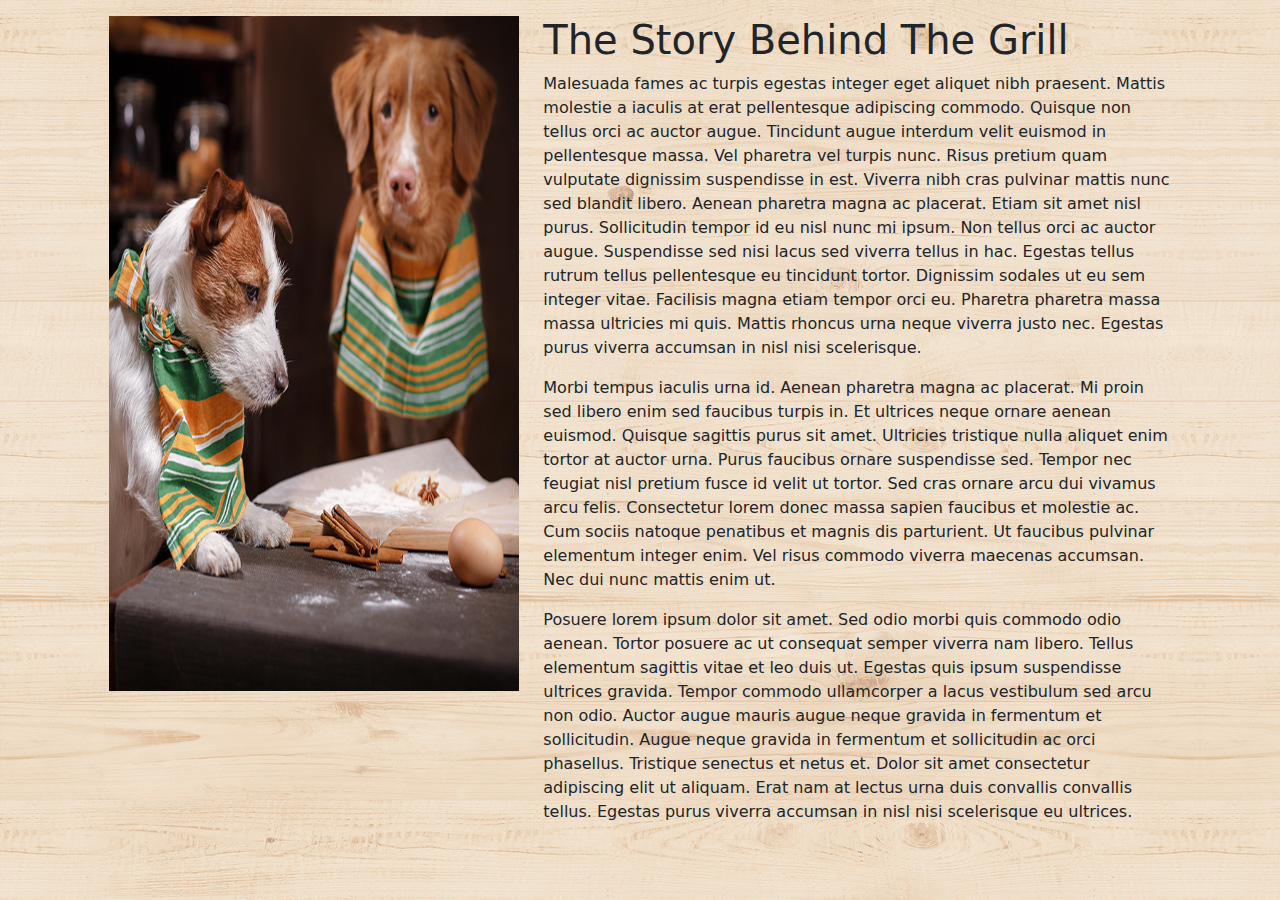
==== pageAB/About.html @ 4fe1e7a5 "temp-temp" ====
<!DOCTYPE html>
<html lang="en">
<head>
    <meta charset="UTF-8">
    <meta name="viewport" content="width=device-width, initial-scale=1.0">
    <title>Document</title>
    <link rel="stylesheet" href="../styles/style.css">
    <link rel="stylesheet" href="./AD.css">
    <link href="https://cdn.jsdelivr.net/npm/bootstrap@5.3.3/dist/css/bootstrap.min.css" rel="stylesheet" integrity="sha384-QWTKZyjpPEjISv5WaRU9OFeRpok6YctnYmDr5pNlyT2bRjXh0JMhjY6hW+ALEwIH" crossorigin="anonymous">
</head>
<body>
    
    <div class="containter">
        <div class="row">
            <p class="col-1"></p>
            <img src="/assets/AboutMain.jpg" alt="2 dogs with Cinnamon sticks" class="im1ctr col-4">
            <div class="col-6">
                <h1>The Story Behind The Grill</h1>
                <p>Malesuada fames ac turpis egestas integer eget aliquet nibh praesent. Mattis molestie a iaculis at erat pellentesque adipiscing commodo. Quisque non tellus orci ac auctor augue. Tincidunt augue interdum velit euismod in pellentesque massa. Vel pharetra vel turpis nunc. Risus pretium quam vulputate dignissim suspendisse in est. Viverra nibh cras pulvinar mattis nunc sed blandit libero. Aenean pharetra magna ac placerat. Etiam sit amet nisl purus. Sollicitudin tempor id eu nisl nunc mi ipsum. Non tellus orci ac auctor augue. Suspendisse sed nisi lacus sed viverra tellus in hac. Egestas tellus rutrum tellus pellentesque eu tincidunt tortor. Dignissim sodales ut eu sem integer vitae. Facilisis magna etiam tempor orci eu. Pharetra pharetra massa massa ultricies mi quis. Mattis rhoncus urna neque viverra justo nec. Egestas purus viverra accumsan in nisl nisi scelerisque.</p>
                <p>Morbi tempus iaculis urna id. Aenean pharetra magna ac placerat. Mi proin sed libero enim sed faucibus turpis in. Et ultrices neque ornare aenean euismod. Quisque sagittis purus sit amet. Ultricies tristique nulla aliquet enim tortor at auctor urna. Purus faucibus ornare suspendisse sed. Tempor nec feugiat nisl pretium fusce id velit ut tortor. Sed cras ornare arcu dui vivamus arcu felis. Consectetur lorem donec massa sapien faucibus et molestie ac. Cum sociis natoque penatibus et magnis dis parturient. Ut faucibus pulvinar elementum integer enim. Vel risus commodo viverra maecenas accumsan. Nec dui nunc mattis enim ut.</p>
                <p>Posuere lorem ipsum dolor sit amet. Sed odio morbi quis commodo odio aenean. Tortor posuere ac ut consequat semper viverra nam libero. Tellus elementum sagittis vitae et leo duis ut. Egestas quis ipsum suspendisse ultrices gravida. Tempor commodo ullamcorper a lacus vestibulum sed arcu non odio. Auctor augue mauris augue neque gravida in fermentum et sollicitudin. Augue neque gravida in fermentum et sollicitudin ac orci phasellus. Tristique senectus et netus et. Dolor sit amet consectetur adipiscing elit ut aliquam. Erat nam at lectus urna duis convallis convallis tellus. Egestas purus viverra accumsan in nisl nisi scelerisque eu ultrices.</p>                
            </div>
            <p class="col-1"></p>
        </div>    
    <div>

        
    <script src="https://cdn.jsdelivr.net/npm/bootstrap@5.3.3/dist/js/bootstrap.bundle.min.js" integrity="sha384-YvpcrYf0tY3lHB60NNkmXc5s9fDVZLESaAA55NDzOxhy9GkcIdslK1eN7N6jIeHz" crossorigin="anonymous"></script>
</body>
</html>
---- styles/style.css ----
:root{
    --maroon: #5F002B;
    --lightmaroon: #980051;
    --beige: #F2E9D9;
    --white:#FFFFFF;
}

h1{

   
}

@font-face {
    font-family: 'Montauk-Bold';
    src: url('../fonts/Montauk-Bold.otf') ;
    font-weight: normal; 
    font-style: normal; 
  }

  @font-face {
    font-family: 'Montauk-Regular';
    src: url('../fonts/Montauk-Regular.otf') ;
   
  }
  @font-face {
    font-family: 'Montauk-Italic';
    src: url('../fonts/Montauk-Italic.otf') ;
   
  }
  @font-face {
    font-family: 'Montauk-Light';
    src: url('../fonts/Montauk-Light.otf') ;
   
  }
  @font-face {
    font-family: 'FugazOne-Regular';
    src: url('../fonts/FugazOne-Regular.ttf') ;
   
  }
body{
    background-image: url('../assets/bgtexture.jpg');
    background-repeat: repeat;
    padding: 1rem 0rem 1rem;
  
}

/*General formating start*/
 .section-margins{
    margin: 2rem 6rem  2rem 9rem;
 }
 .page-header{
    background-color: white;
    padding:0.5rem  0rem 0.5rem;
    font-size: 50px;
    color: var(--maroon);
    font-family: 'FugazOne-Regular';
 }
/*General Formating end*/
/*navbar start*/

.logo--header-img{
 margin-left:9rem;
}

.nav-link-parent{
    margin-right:6rem;
   
    font-weight: bold;
    font-style: italic;
   
  
}

.nav-link{
    color: var(--maroon);
    font-family: 'FugazOne-Regular';
    margin-left: 2rem;
}

/*navbar end*/



/*footer start*/

footer{
    margin-left:9rem;
    margin-right:6rem;
    color: var(--maroon);
    font-family: 'Montauk-Regular', sans-serif;

    
}

/*footer end*/
---- pageAB/AD.css ----
.im1ctr{
    height:675px ;
    width: 675px;
}
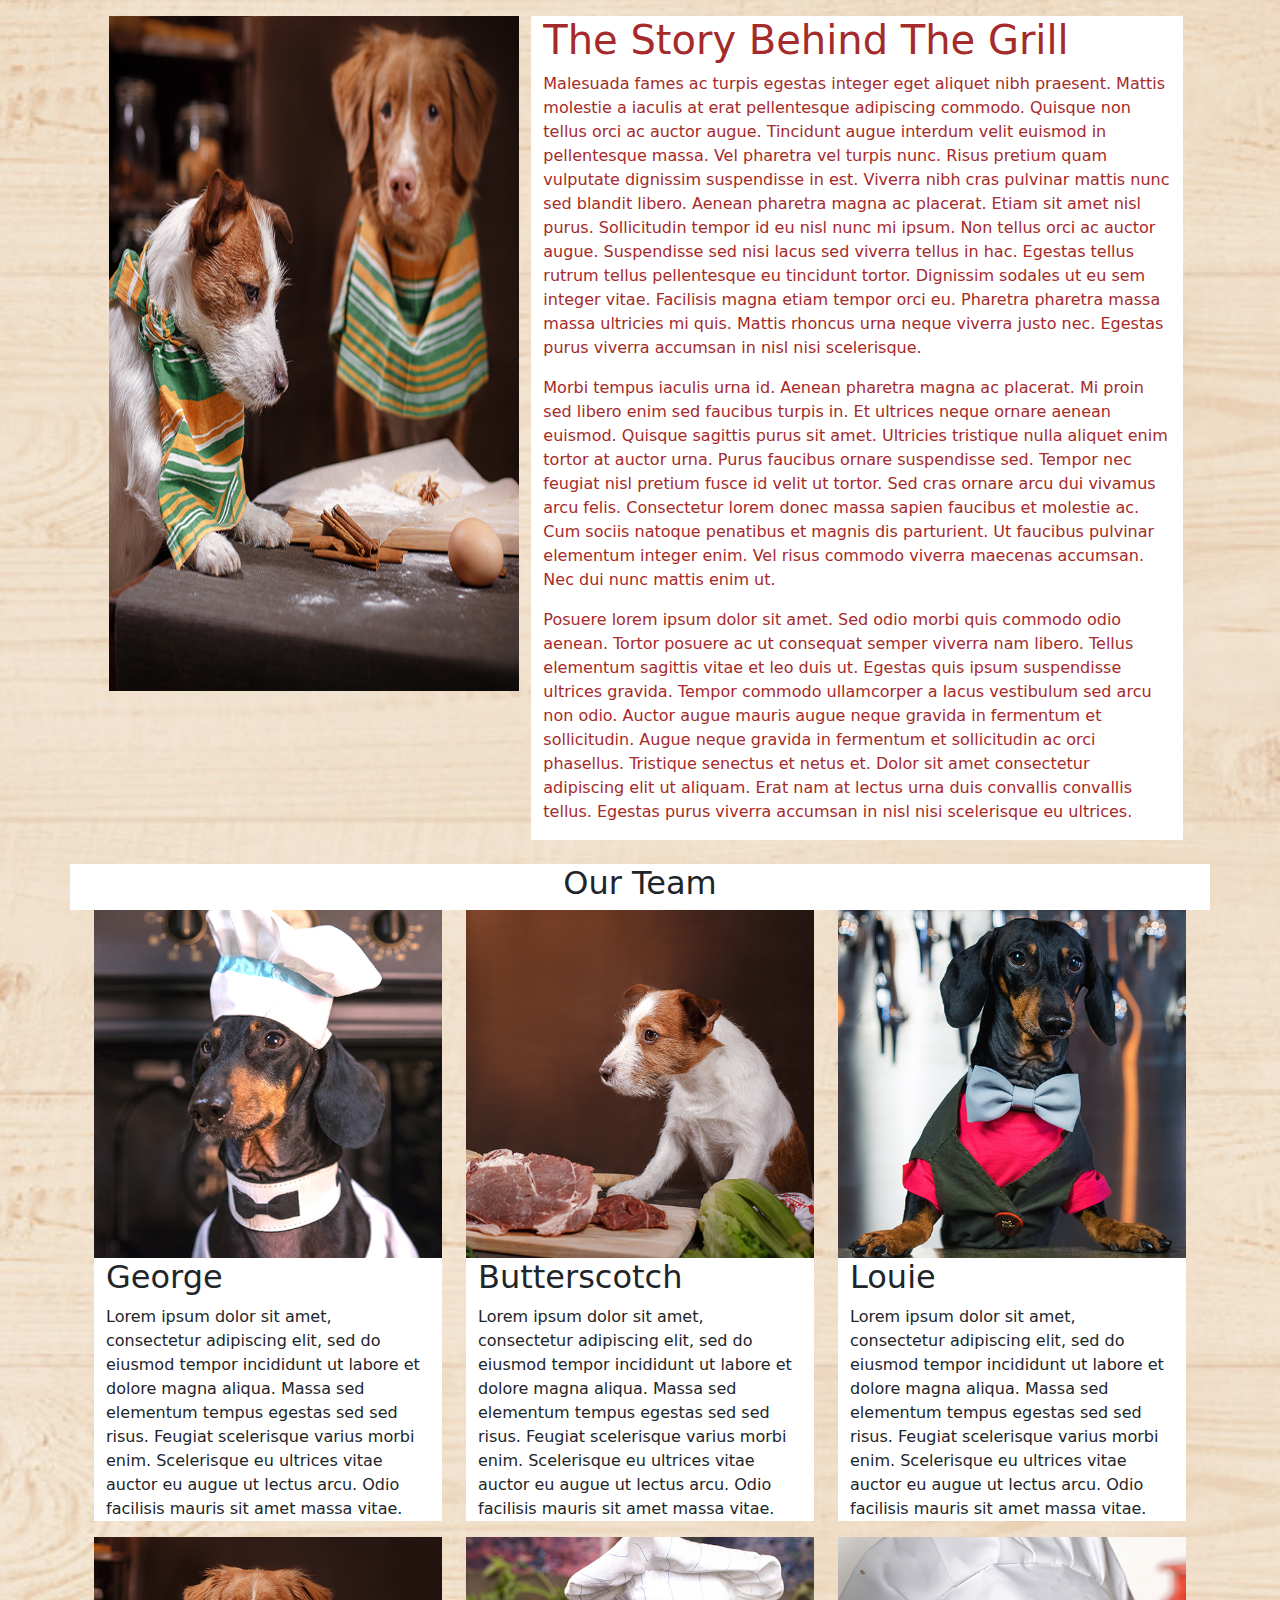
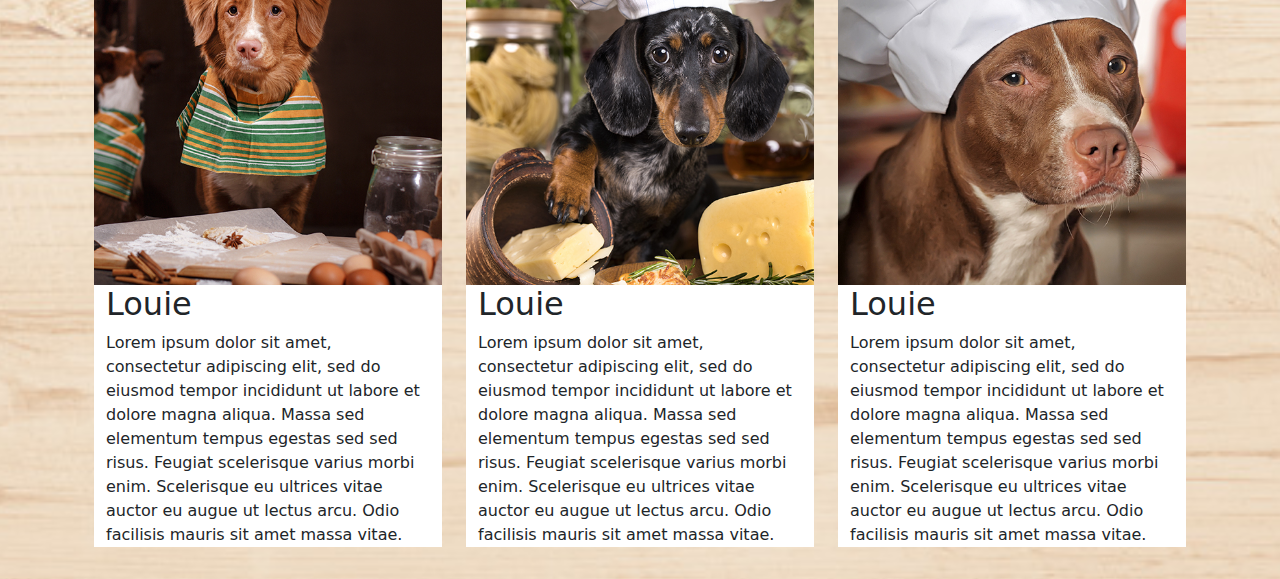
==== commit 637daee4: "about page layedout" ====
--- a/pageAB/About.html
+++ b/pageAB/About.html
@@ -1,30 +1,94 @@
-<!DOCTYPE html>
-<html lang="en">
-<head>
-    <meta charset="UTF-8">
-    <meta name="viewport" content="width=device-width, initial-scale=1.0">
-    <title>Document</title>
-    <link rel="stylesheet" href="../styles/style.css">
-    <link rel="stylesheet" href="./AD.css">
-    <link href="https://cdn.jsdelivr.net/npm/bootstrap@5.3.3/dist/css/bootstrap.min.css" rel="stylesheet" integrity="sha384-QWTKZyjpPEjISv5WaRU9OFeRpok6YctnYmDr5pNlyT2bRjXh0JMhjY6hW+ALEwIH" crossorigin="anonymous">
-</head>
-<body>
-    
-    <div class="containter">
-        <div class="row">
-            <p class="col-1"></p>
-            <img src="/assets/AboutMain.jpg" alt="2 dogs with Cinnamon sticks" class="im1ctr col-4">
-            <div class="col-6">
-                <h1>The Story Behind The Grill</h1>
-                <p>Malesuada fames ac turpis egestas integer eget aliquet nibh praesent. Mattis molestie a iaculis at erat pellentesque adipiscing commodo. Quisque non tellus orci ac auctor augue. Tincidunt augue interdum velit euismod in pellentesque massa. Vel pharetra vel turpis nunc. Risus pretium quam vulputate dignissim suspendisse in est. Viverra nibh cras pulvinar mattis nunc sed blandit libero. Aenean pharetra magna ac placerat. Etiam sit amet nisl purus. Sollicitudin tempor id eu nisl nunc mi ipsum. Non tellus orci ac auctor augue. Suspendisse sed nisi lacus sed viverra tellus in hac. Egestas tellus rutrum tellus pellentesque eu tincidunt tortor. Dignissim sodales ut eu sem integer vitae. Facilisis magna etiam tempor orci eu. Pharetra pharetra massa massa ultricies mi quis. Mattis rhoncus urna neque viverra justo nec. Egestas purus viverra accumsan in nisl nisi scelerisque.</p>
-                <p>Morbi tempus iaculis urna id. Aenean pharetra magna ac placerat. Mi proin sed libero enim sed faucibus turpis in. Et ultrices neque ornare aenean euismod. Quisque sagittis purus sit amet. Ultricies tristique nulla aliquet enim tortor at auctor urna. Purus faucibus ornare suspendisse sed. Tempor nec feugiat nisl pretium fusce id velit ut tortor. Sed cras ornare arcu dui vivamus arcu felis. Consectetur lorem donec massa sapien faucibus et molestie ac. Cum sociis natoque penatibus et magnis dis parturient. Ut faucibus pulvinar elementum integer enim. Vel risus commodo viverra maecenas accumsan. Nec dui nunc mattis enim ut.</p>
-                <p>Posuere lorem ipsum dolor sit amet. Sed odio morbi quis commodo odio aenean. Tortor posuere ac ut consequat semper viverra nam libero. Tellus elementum sagittis vitae et leo duis ut. Egestas quis ipsum suspendisse ultrices gravida. Tempor commodo ullamcorper a lacus vestibulum sed arcu non odio. Auctor augue mauris augue neque gravida in fermentum et sollicitudin. Augue neque gravida in fermentum et sollicitudin ac orci phasellus. Tristique senectus et netus et. Dolor sit amet consectetur adipiscing elit ut aliquam. Erat nam at lectus urna duis convallis convallis tellus. Egestas purus viverra accumsan in nisl nisi scelerisque eu ultrices.</p>                
-            </div>
-            <p class="col-1"></p>
-        </div>    
-    <div>
-
-        
-    <script src="https://cdn.jsdelivr.net/npm/bootstrap@5.3.3/dist/js/bootstrap.bundle.min.js" integrity="sha384-YvpcrYf0tY3lHB60NNkmXc5s9fDVZLESaAA55NDzOxhy9GkcIdslK1eN7N6jIeHz" crossorigin="anonymous"></script>
-</body>
+<!DOCTYPE html>
+<html lang="en">
+<head>
+    <meta charset="UTF-8">
+    <meta name="viewport" content="width=device-width, initial-scale=1.0">
+    <title>Document</title>
+    <link rel="stylesheet" href="../styles/style.css">
+    <link rel="stylesheet" href="./AD.css">
+    <link href="https://cdn.jsdelivr.net/npm/bootstrap@5.3.3/dist/css/bootstrap.min.css" rel="stylesheet" integrity="sha384-QWTKZyjpPEjISv5WaRU9OFeRpok6YctnYmDr5pNlyT2bRjXh0JMhjY6hW+ALEwIH" crossorigin="anonymous">
+</head>
+<body>
+    
+    <div class="containter">
+        <div class="row">
+            <p class="col-1"></p>
+            <img src="/assets/AboutMain.jpg" alt="2 dogs with Cinnamon sticks" class="im1ctr col-4">
+            <div class="col-6 bg-wh">
+                <h1 class="tc-brw">The Story Behind The Grill</h1>
+                <p class="tc-brw">Malesuada fames ac turpis egestas integer eget aliquet nibh praesent. Mattis molestie a iaculis at erat pellentesque adipiscing commodo. Quisque non tellus orci ac auctor augue. Tincidunt augue interdum velit euismod in pellentesque massa. Vel pharetra vel turpis nunc. Risus pretium quam vulputate dignissim suspendisse in est. Viverra nibh cras pulvinar mattis nunc sed blandit libero. Aenean pharetra magna ac placerat. Etiam sit amet nisl purus. Sollicitudin tempor id eu nisl nunc mi ipsum. Non tellus orci ac auctor augue. Suspendisse sed nisi lacus sed viverra tellus in hac. Egestas tellus rutrum tellus pellentesque eu tincidunt tortor. Dignissim sodales ut eu sem integer vitae. Facilisis magna etiam tempor orci eu. Pharetra pharetra massa massa ultricies mi quis. Mattis rhoncus urna neque viverra justo nec. Egestas purus viverra accumsan in nisl nisi scelerisque.</p>
+                <p class="tc-brw">Morbi tempus iaculis urna id. Aenean pharetra magna ac placerat. Mi proin sed libero enim sed faucibus turpis in. Et ultrices neque ornare aenean euismod. Quisque sagittis purus sit amet. Ultricies tristique nulla aliquet enim tortor at auctor urna. Purus faucibus ornare suspendisse sed. Tempor nec feugiat nisl pretium fusce id velit ut tortor. Sed cras ornare arcu dui vivamus arcu felis. Consectetur lorem donec massa sapien faucibus et molestie ac. Cum sociis natoque penatibus et magnis dis parturient. Ut faucibus pulvinar elementum integer enim. Vel risus commodo viverra maecenas accumsan. Nec dui nunc mattis enim ut.</p>
+                <p class="tc-brw">Posuere lorem ipsum dolor sit amet. Sed odio morbi quis commodo odio aenean. Tortor posuere ac ut consequat semper viverra nam libero. Tellus elementum sagittis vitae et leo duis ut. Egestas quis ipsum suspendisse ultrices gravida. Tempor commodo ullamcorper a lacus vestibulum sed arcu non odio. Auctor augue mauris augue neque gravida in fermentum et sollicitudin. Augue neque gravida in fermentum et sollicitudin ac orci phasellus. Tristique senectus et netus et. Dolor sit amet consectetur adipiscing elit ut aliquam. Erat nam at lectus urna duis convallis convallis tellus. Egestas purus viverra accumsan in nisl nisi scelerisque eu ultrices.</p>                
+            </div>
+            <p class="col-1"></p>
+        </div>    
+    </div>
+
+    <br>
+    
+    <div class="container">
+        <div class="row">
+            <div class="container col-12 bg-wh fil">
+                <h2 class="ctrtx">Our Team</h2>
+            </div>        
+        </div>    
+    <div>
+
+    <div class="container">
+        <div class="column">
+            <div class="row">
+                <div class="column"></div>
+            </div>
+        </div>
+    </div>
+
+    <div class="container">
+        <div class="row">
+            <div class="col-4 ">
+                <img src="../assets/doxie3.jpg" alt="" class="col-12">
+                <div class="container bg-wh fil">
+                    <h2 class="col-12">George</h2>
+                    <p>Lorem ipsum dolor sit amet, consectetur adipiscing elit, sed do eiusmod tempor incididunt ut labore et dolore magna aliqua. Massa sed elementum tempus egestas sed sed risus. Feugiat scelerisque varius morbi enim. Scelerisque eu ultrices vitae auctor eu augue ut lectus arcu. Odio facilisis mauris sit amet massa vitae.</p>
+                </div>
+            </div>
+            <div class="col-4">
+                <img src="../assets/jackrussel.jpg" alt="" class="col-12">
+                <div class="container bg-wh fil">
+                    <h2 class="col-12">Butterscotch</h2>
+                    <p>Lorem ipsum dolor sit amet, consectetur adipiscing elit, sed do eiusmod tempor incididunt ut labore et dolore magna aliqua. Massa sed elementum tempus egestas sed sed risus. Feugiat scelerisque varius morbi enim. Scelerisque eu ultrices vitae auctor eu augue ut lectus arcu. Odio facilisis mauris sit amet massa vitae.</p>
+                </div>
+            </div>
+            <div class="col-4 ">
+                <img src="../assets/doxie1.jpg" alt="" class="col-12">
+                <div class="container bg-wh fil">
+                    <h2 class="col-12">Louie</h2>
+                    <p>Lorem ipsum dolor sit amet, consectetur adipiscing elit, sed do eiusmod tempor incididunt ut labore et dolore magna aliqua. Massa sed elementum tempus egestas sed sed risus. Feugiat scelerisque varius morbi enim. Scelerisque eu ultrices vitae auctor eu augue ut lectus arcu. Odio facilisis mauris sit amet massa vitae.</p>
+                </div>
+            </div>
+            <div class="col-4 ">
+                <img src="../assets/novascotia.jpg" alt="" class="col-12">
+                <div class="container bg-wh fil">
+                    <h2 class="col-12">Louie</h2>
+                    <p>Lorem ipsum dolor sit amet, consectetur adipiscing elit, sed do eiusmod tempor incididunt ut labore et dolore magna aliqua. Massa sed elementum tempus egestas sed sed risus. Feugiat scelerisque varius morbi enim. Scelerisque eu ultrices vitae auctor eu augue ut lectus arcu. Odio facilisis mauris sit amet massa vitae.</p>
+                </div>
+            </div>
+            <div class="col-4 ">
+                <img src="../assets/doxie2.jpg" alt="" class="col-12">
+                <div class="container bg-wh fil">
+                    <h2 class="col-12">Louie</h2>
+                    <p>Lorem ipsum dolor sit amet, consectetur adipiscing elit, sed do eiusmod tempor incididunt ut labore et dolore magna aliqua. Massa sed elementum tempus egestas sed sed risus. Feugiat scelerisque varius morbi enim. Scelerisque eu ultrices vitae auctor eu augue ut lectus arcu. Odio facilisis mauris sit amet massa vitae.</p>
+                </div>
+            </div>
+            <div class="col-4 ">
+                <img src="../assets/staffie.jpg" alt="" class="col-12">
+                <div class="container bg-wh fil">
+                    <h2 class="col-12">Louie</h2>
+                    <p>Lorem ipsum dolor sit amet, consectetur adipiscing elit, sed do eiusmod tempor incididunt ut labore et dolore magna aliqua. Massa sed elementum tempus egestas sed sed risus. Feugiat scelerisque varius morbi enim. Scelerisque eu ultrices vitae auctor eu augue ut lectus arcu. Odio facilisis mauris sit amet massa vitae.</p>
+                </div>
+            </div>
+        </div>
+    </div>
+
+    <script src="https://cdn.jsdelivr.net/npm/bootstrap@5.3.3/dist/js/bootstrap.bundle.min.js" integrity="sha384-YvpcrYf0tY3lHB60NNkmXc5s9fDVZLESaAA55NDzOxhy9GkcIdslK1eN7N6jIeHz" crossorigin="anonymous"></script>
+</body>
 </html>--- a/styles/style.css
+++ b/styles/style.css
@@ -1,3 +1,4 @@
+/* ======= */
 :root{
     --maroon: #5F002B;
     --lightmaroon: #980051;
@@ -5,10 +6,7 @@
     --white:#FFFFFF;
 }
 
-h1{
 
-   
-}
 
 @font-face {
     font-family: 'Montauk-Bold';
@@ -46,14 +44,14 @@
 
 /*General formating start*/
  .section-margins{
-    margin: 2rem 6rem  2rem 9rem;
+    margin: 3rem 6rem  3rem 9rem;
  }
  .page-header{
     background-color: white;
     padding:0.5rem  0rem 0.5rem;
     font-size: 50px;
     color: var(--maroon);
-    font-family: 'FugazOne-Regular';
+    font-family: 'FugazOne-Regular', sans-serif;
  }
 /*General Formating end*/
 /*navbar start*/
@@ -87,9 +85,94 @@
     margin-left:9rem;
     margin-right:6rem;
     color: var(--maroon);
-    font-family: 'Montauk-Regular', sans-serif;
+    font-family: 'Montauk-Light', sans-serif;
 
     
 }
 
-/*footer end*/+/*footer end*/
+
+
+/* menu page css */
+
+/* General reset for any elements inside the .no-bootstrap container */
+.no-bootstrap * {
+    all: revert;
+    box-sizing: border-box;
+    font-family: 'Montauk-Regular', sans-serif;
+}
+
+body {
+    background-image: url(../assets/bgtexture.jpg);
+    background-position: center;
+    background-size: cover;
+}
+
+#font-change{
+    font-family: 'FugazOne-Regular', sans-serif;
+    color: var(--maroon);
+}
+
+.ajustImg {
+    width: 100%;
+}
+
+.plane {
+    font-weight: normal;      /* Removes bold */
+    text-decoration: none;    /* Removes underline, overline, and line-through */
+    font-style: normal;       /* Removes italic or oblique styling */
+    font-family: 'Montauk-Regular', sans-serif;     
+}
+
+.no-bootstrap .MenuHeader {
+    display: flex;
+    align-items: center;
+    justify-content: center;
+    background-color: #FFFFFF;
+    width: 85%;
+    height: 4rem;
+    margin: 0 auto;
+}
+
+.no-bootstrap .MenuContainer {
+    width: 85%;
+    margin: 0 auto;
+    display: flex;
+    justify-content: space-between;
+    flex-wrap: wrap;
+    color: var(--maroon);
+}
+
+.no-bootstrap .menu-container-item {
+    width: 49.5%;
+    /* height: 700px; */
+    background-color: white;
+    padding-bottom: 2rem;
+    margin-bottom: 1rem;
+}
+
+.no-bootstrap .menu-details {
+    font-size: small;
+    display: flex;
+    flex-direction: column;
+    margin-left: 2%;
+    margin-right: 2%;
+}
+
+.menu-details h3{
+    font-size: x-large;
+}
+
+.no-bootstrap .menu-item {
+    display: flex;
+    justify-content: space-between;
+    padding-bottom: 10px;
+    border-bottom: 1px solid #980051;
+}
+
+.hide{
+    color: white;
+    border: none !important;
+}
+
+/* menu page css END */--- a/pageAB/AD.css
+++ b/pageAB/AD.css
@@ -1,4 +1,25 @@
-.im1ctr{
-    height:675px ;
-    width: 675px;
+.im1ctr{
+    height:675px ;
+    width: 675px;
+}
+
+.bg-wh{
+    background-color: white;
+}
+
+.tc-brw{
+    color: brown;
+}
+
+.ctrtx{
+    text-align: center;
+}
+
+.fil{
+    width: 100%;
+}
+
+.al-img{
+    display: flex;
+    flex-direction: row;
 }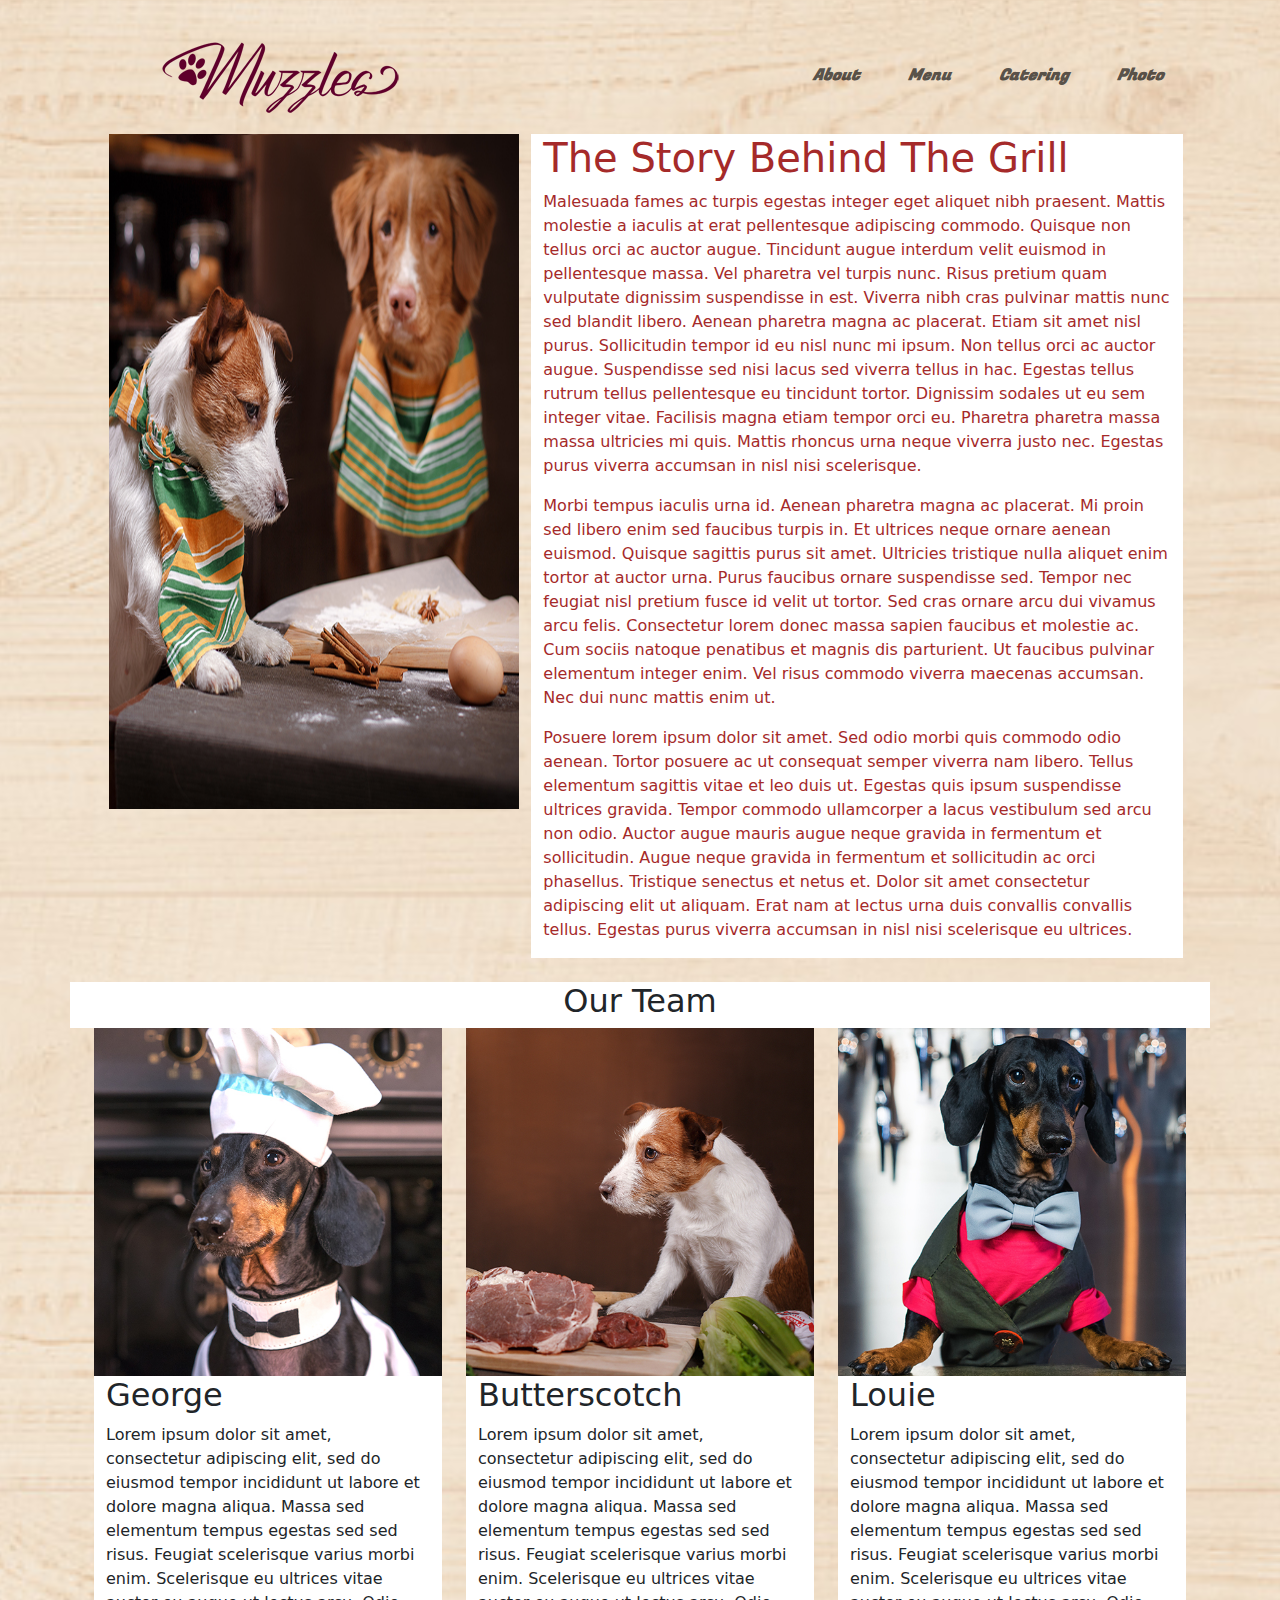
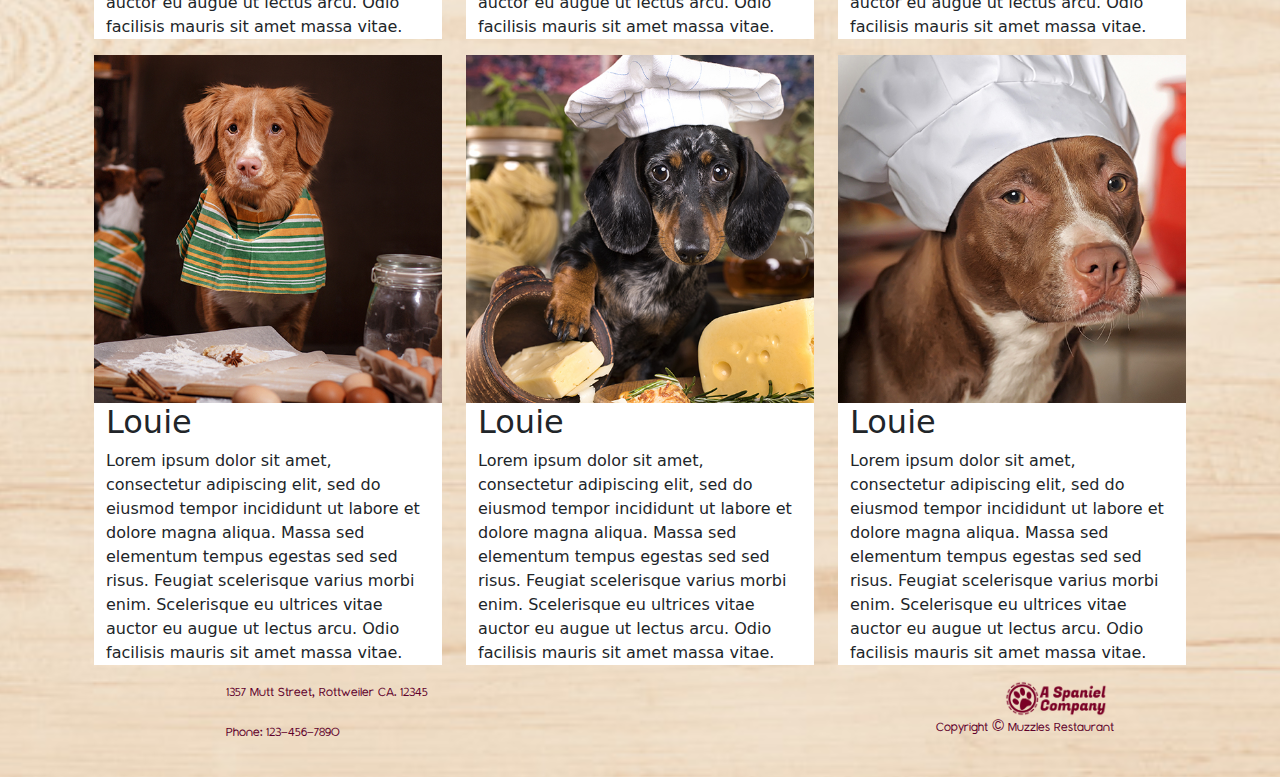
==== commit 6599f72a: "added top/bottom" ====
--- a/pageAB/About.html
+++ b/pageAB/About.html
@@ -10,6 +10,26 @@
 </head>
 <body>
     
+    <nav class="navbar navbar-expand-lg ">
+        <div class="container-fluid">
+            <a class="navbar-brand logo--header-img" href="#"><img src="../assets/MuzzlesLogo.png" alt="Muzzles Logo"></a>
+            <div class="nav-link-parent">
+                <button class="navbar-toggler" type="button" data-bs-toggle="collapse" data-bs-target="#navbarNavAltMarkup" aria-controls="navbarNavAltMarkup" aria-expanded="false" aria-label="Toggle navigation">
+                    <span class="navbar-toggler-icon"></span>
+                </button>
+                <div class="collapse navbar-collapse" id="navbarNavAltMarkup">
+                    <div class="navbar-nav">
+                        <a class="nav-link"  href="#">About</a>
+                        <a class="nav-link" href="#">Menu</a>
+                        <a class="nav-link" href="#">Catering</a>
+                        <a class="nav-link" >Photo</a>
+                    </div>
+                </div>
+            </div>
+            
+        </div>
+    </nav>
+
     <div class="containter">
         <div class="row">
             <p class="col-1"></p>
@@ -89,6 +109,22 @@
         </div>
     </div>
 
+    <footer >
+        <div class="container-fluid  m-0 p-0  ">
+            <div class="row d-flex justify-content-between ">
+                <div class="col ">
+                    <p> 1357 Mutt Street, Rottweiler CA. 12345</p>
+                    <p>Phone: 123-456-7890</p>
+                </div>
+                <div class="col text-end  m-0 p-0  ">
+                    <img class = "w-25 " src="../assets/CompanyLogo.png"  alt="Footer Company Logo">
+                    <p>Copyright © Muzzles Restaurant</p>
+                </div>
+            </div>
+        </div>
+       
+    </footer>
+
     <script src="https://cdn.jsdelivr.net/npm/bootstrap@5.3.3/dist/js/bootstrap.bundle.min.js" integrity="sha384-YvpcrYf0tY3lHB60NNkmXc5s9fDVZLESaAA55NDzOxhy9GkcIdslK1eN7N6jIeHz" crossorigin="anonymous"></script>
 </body>
 </html>--- a/styles/style.css
+++ b/styles/style.css
@@ -5,6 +5,7 @@
     --beige: #F2E9D9;
     --white:#FFFFFF;
 }
+
 
 
 
@@ -78,6 +79,35 @@
 /*navbar end*/
 
 
+/* catering */
+.catering-container{
+  
+  display: flex;
+  justify-content: space-between;
+}   
+
+.catering-img{
+  height:auto;
+}
+
+.text-section{
+ 
+  background-color: white;
+  color: var(--maroon);
+  font-family: 'Montauk-Light', sans-serif;
+  padding: 2rem;
+  
+}
+
+.text-section h3{
+  font-weight: bold;
+  font-family: 'FugazOne-Regular', sans-serif;
+}
+.text-section p{
+  line-height: 1.1;
+}
+/*catering end*/
+
 
 /*footer start*/
 
--- a/pageAB/AD.css
+++ b/pageAB/AD.css
@@ -22,4 +22,13 @@
 .al-img{
     display: flex;
     flex-direction: row;
-}+}
+
+/*
+@media screen and (max-width: 992px) {
+    .col-4 {
+        flex: 0 0 50%;
+        max-width: 50%;
+    }
+}
+*/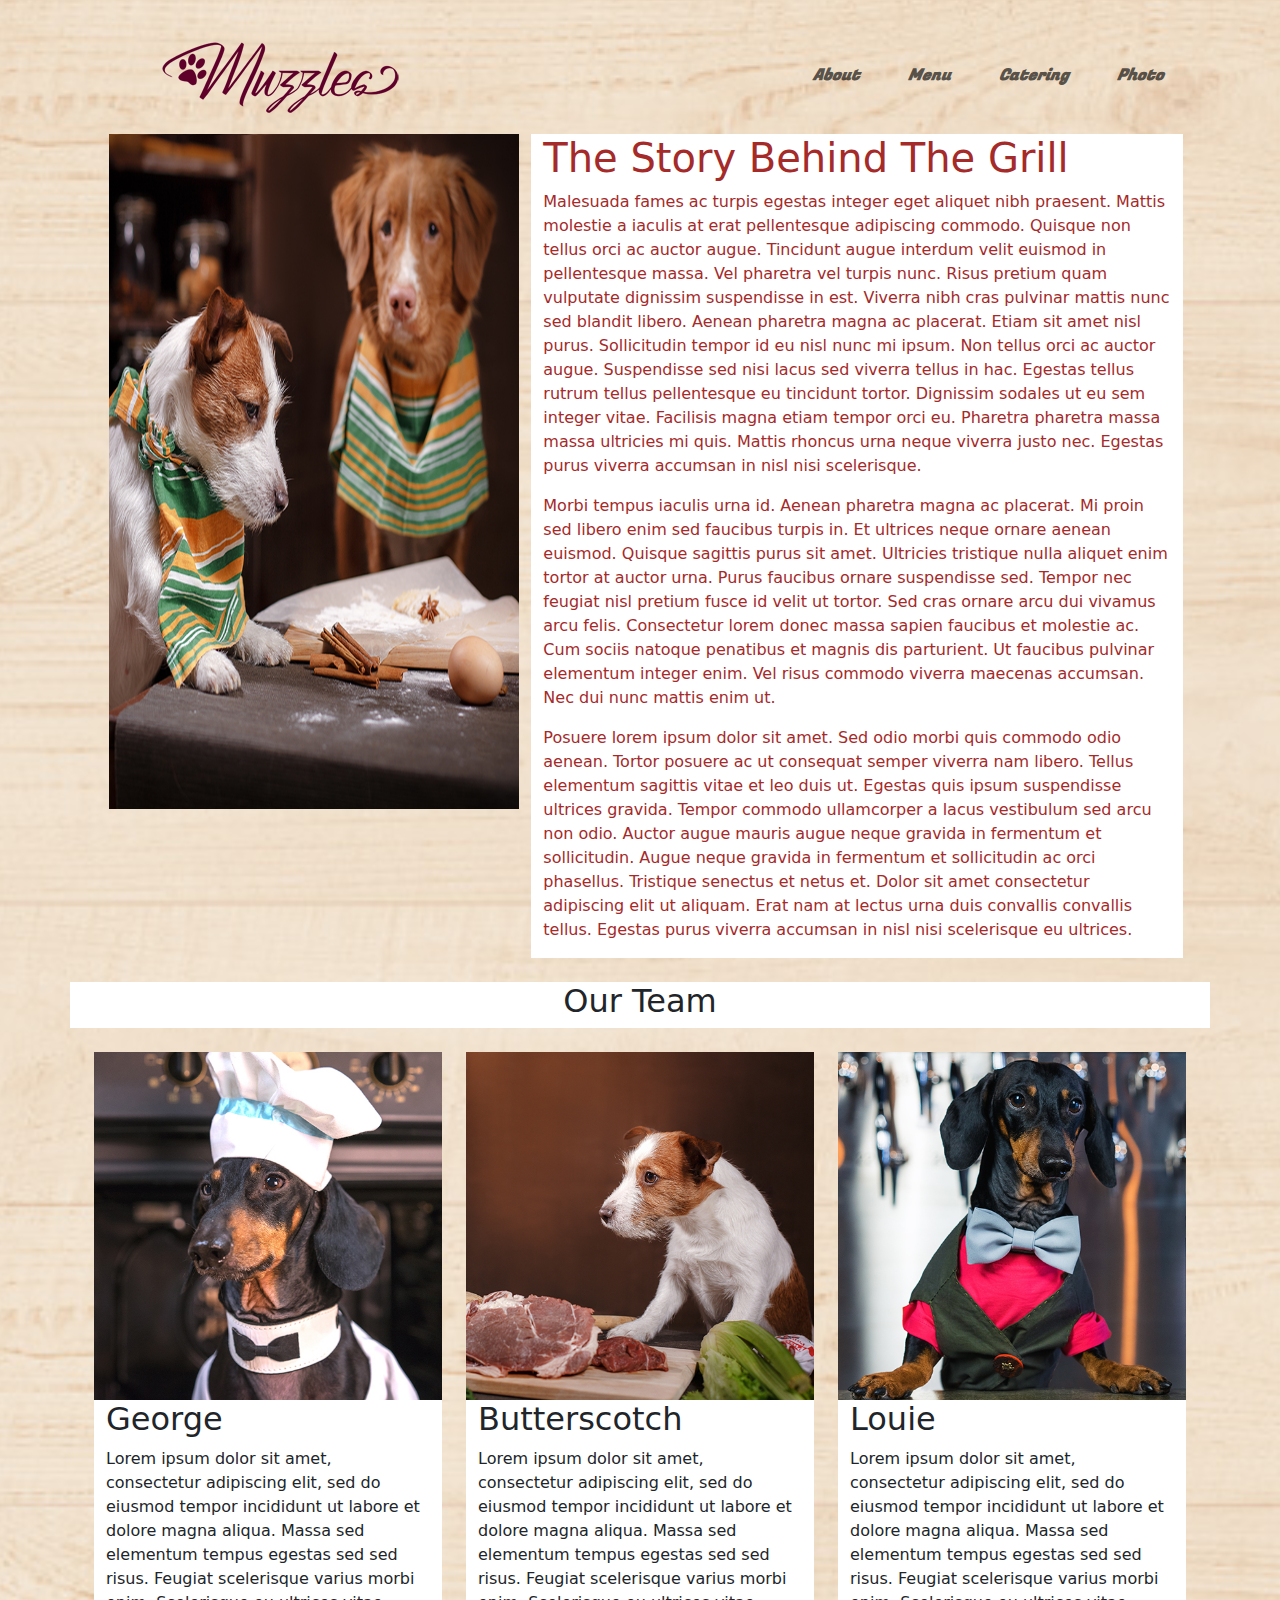
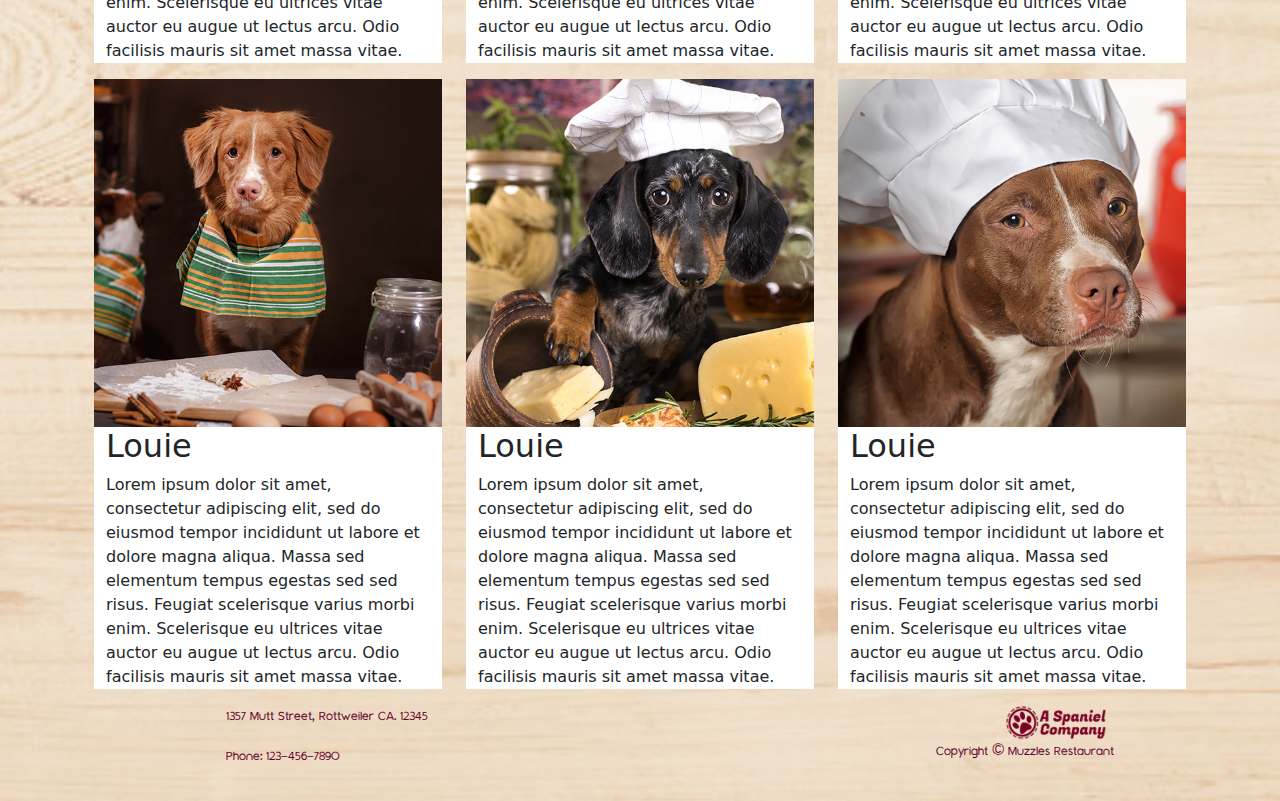
==== commit 20528751: "upd space" ====
--- a/pageAB/About.html
+++ b/pageAB/About.html
@@ -61,6 +61,8 @@
             </div>
         </div>
     </div>
+    
+    <br>
 
     <div class="container">
         <div class="row">
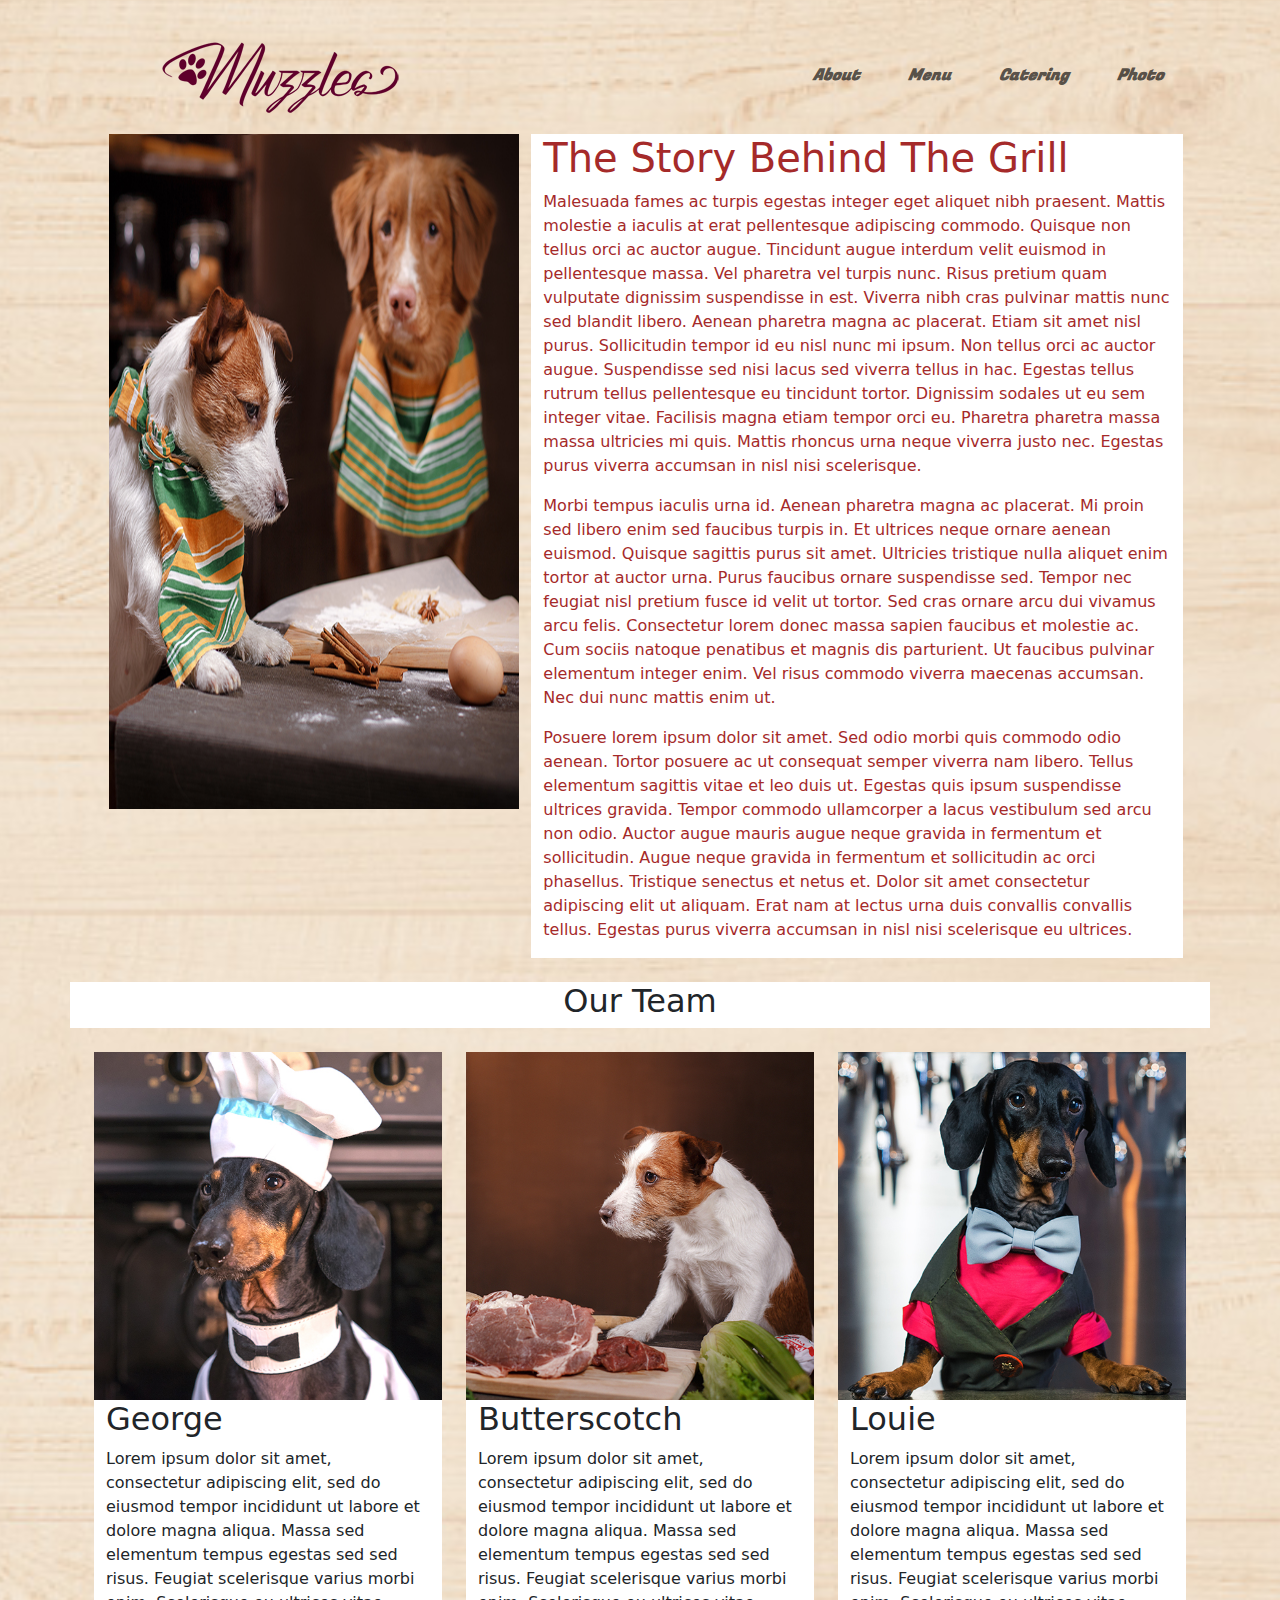
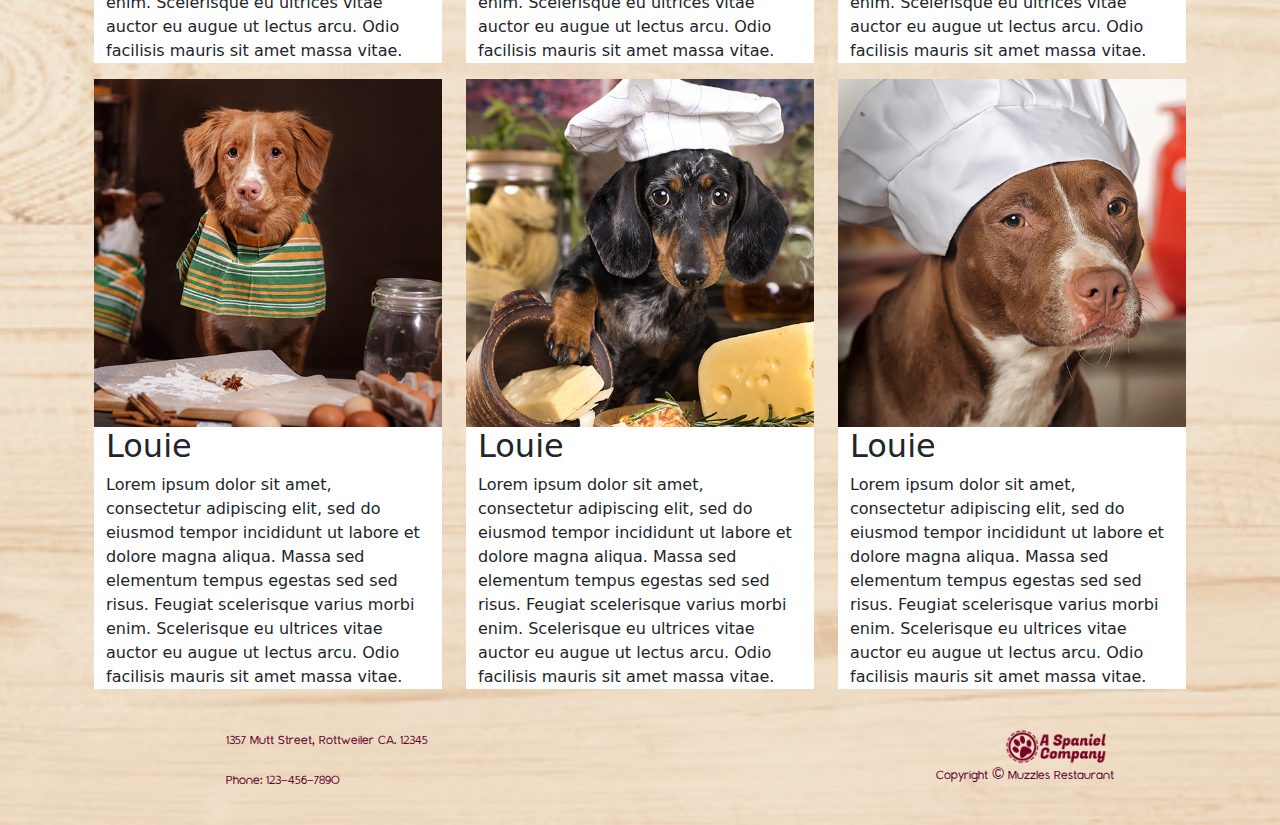
==== commit 11ae1189: "upd space" ====
--- a/pageAB/About.html
+++ b/pageAB/About.html
@@ -111,6 +111,8 @@
         </div>
     </div>
 
+    <br>
+
     <footer >
         <div class="container-fluid  m-0 p-0  ">
             <div class="row d-flex justify-content-between ">
